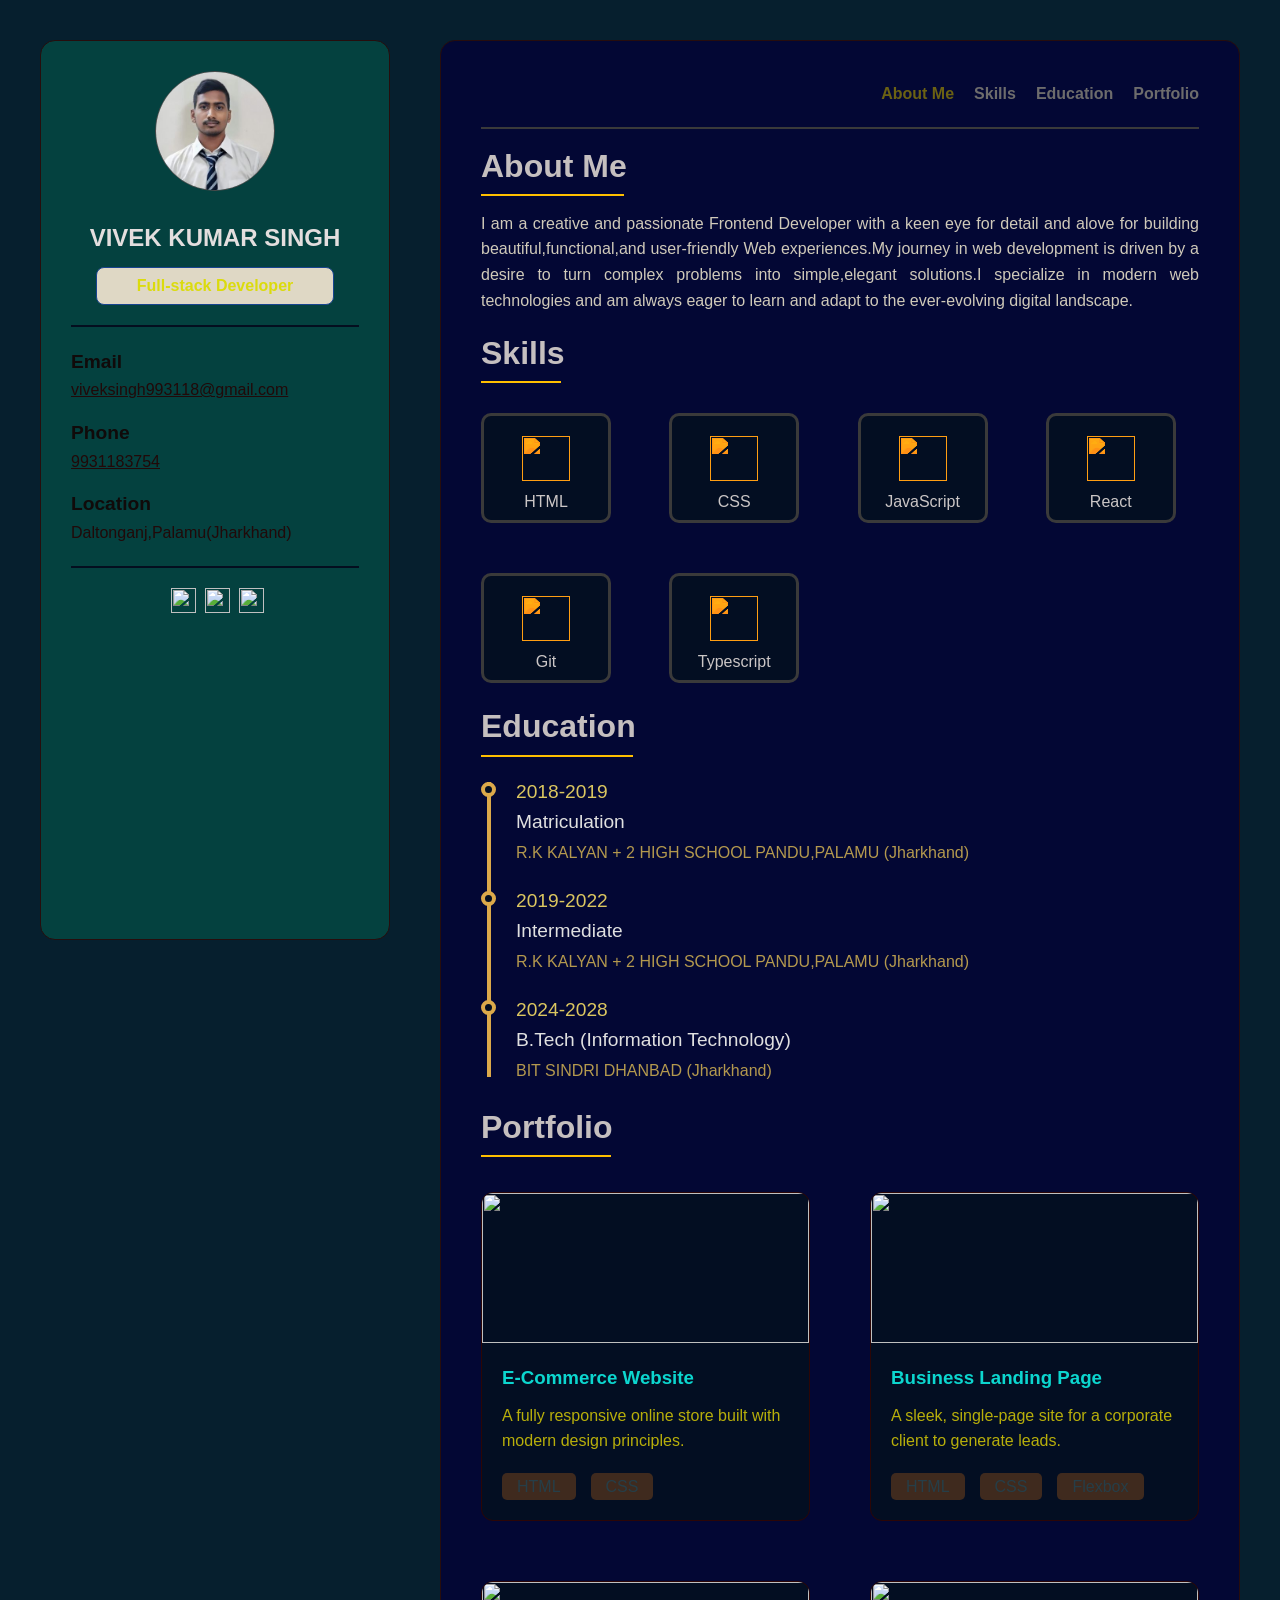
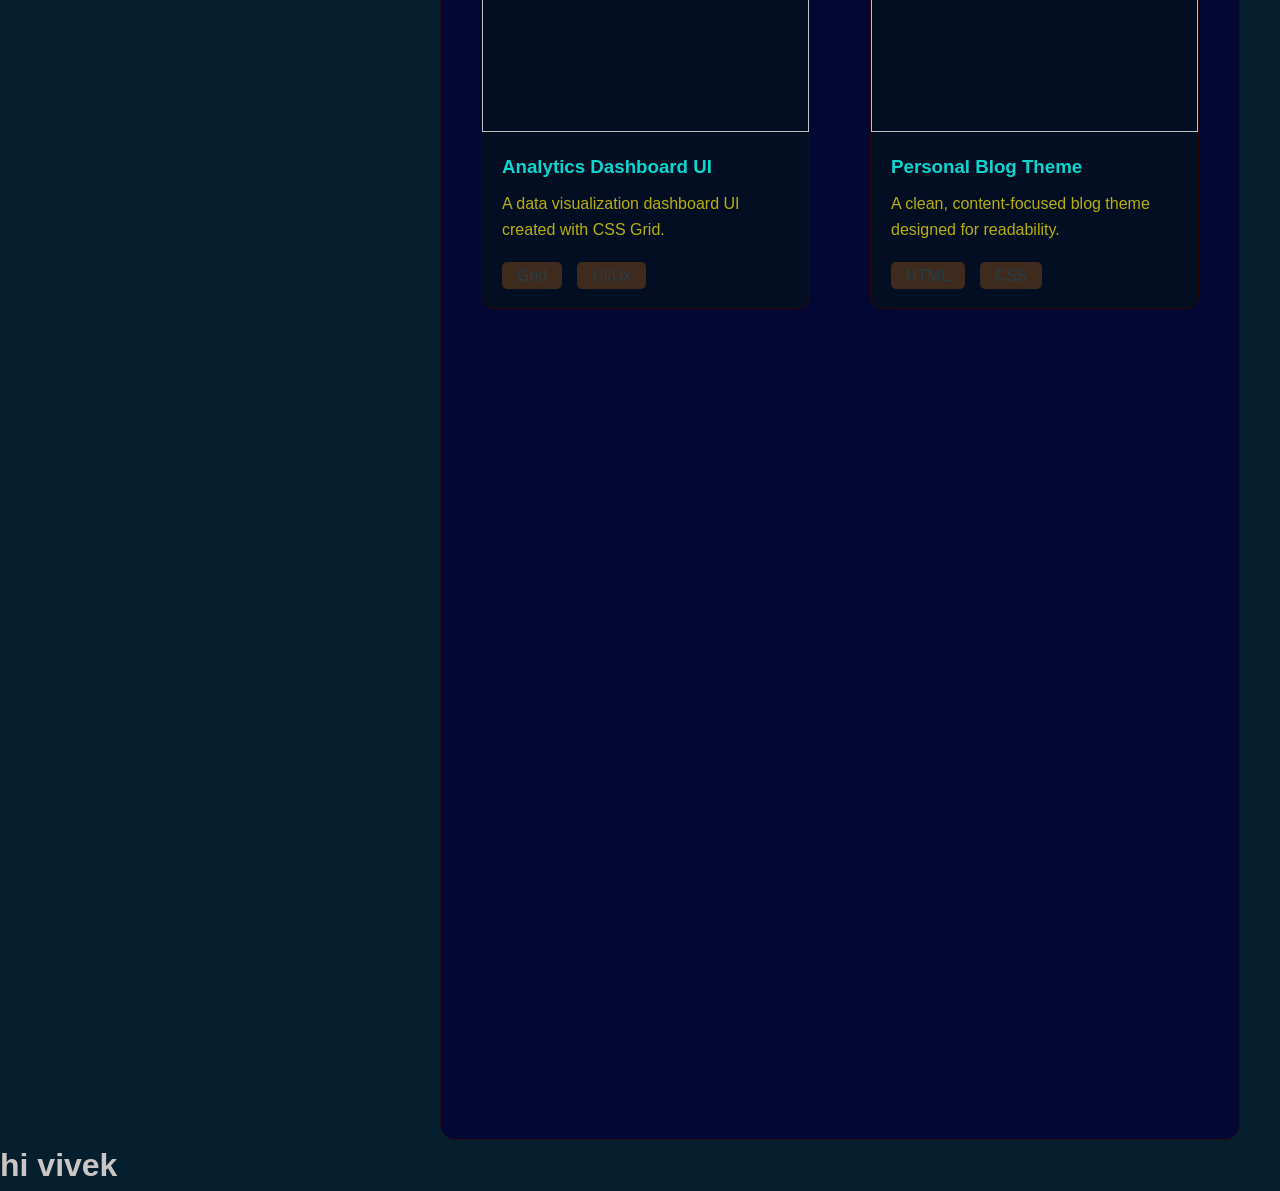
==== index.html @ 7fd2f9d7 "html file change" ====
<!DOCTYPE html>
<html lang="en">
<head>
    <meta charset="UTF-8">
    <meta name="viewport" content="width=device-width, initial-scale=1.0">
    <title>portfolio</title>
    <link rel="stylesheet" href="1.css">

</head>
<body>
    <div class="big"> 
        <div class="box1">
           <div class="profile">
             <img src="./my photo 2.jpg" alt="">
             <h2>VIVEK KUMAR SINGH</h2>
             <p>Full-stack Developer</p>
            </div>

            <div class="contact">
                <div class="email"> 
                    <h3 class="lable">Email</h3>
                    <a href="mailto:viveksingh993118@gmail.com" class="value"> viveksingh993118@gmail.com</a>
                
                </div>
              <div class="phone">
                <h3 class="lable">Phone</h3>
                <a href="tel:9931183754" class="value"> 9931183754</a>
              </div>  
              <div class="location">
                 <h3 class="lable">Location</h3>
                 <p class="value">Daltonganj,Palamu(Jharkhand)</p>
               </div>
            </div>


            <div class="social">
              <a href="https://x.com/@vivek_sing39821"><img src="https://simpleicons.org/icons/x.svg" height="50px" color:white;></a>
              <a href="https://github.com/VIVEK993118"><img src="https://simpleicons.org/icons/github.svg"></a>
              <a href="https://www.linkedin.com/in/vivek-kumar-singh-a46972356/"><img src="https://www.svgrepo.com/show/29783/linkedin-logo.svg"></a>

             </div>


        </div>

        <div class="box2">
          <!-- navigation bar -->
            <div id="navigation">
               <nav>
                 <a href="#about" class="active">About Me</a>
                 <a href="#skills">Skills</a>
                 <a href="#education">Education</a>
                 <a href="#portfolio">Portfolio</a>

                </nav>

            </div>


            <div id="about">
              <h2 class="heading">About Me</h2>
               <div class="line1"></div>
               <p class="content">I am a creative and passionate Frontend Developer with a keen eye for detail and alove for building beautiful,functional,and user-friendly Web experiences.My journey in web development is driven by a desire to turn complex problems into simple,elegant solutions.I specialize in modern web technologies and am always eager to learn and adapt to the ever-evolving digital landscape.</p>
            </div>




              <div id="skills">
                <h2 class="heading">Skills</h2>
               <div class="line2"></div>
                <div class="container">
                 

                 <div class="item">
                    <img src="https://simpleicons.org/icons/html5.svg" alt="">
                    <h3>HTML</h3>
                 </div>

                  <div class="item">
                    <img src="https://simpleicons.org/icons/css.svg" alt="">
                    <h3>CSS</h3>
                  </div>
                
                  <div class="item">
                    <img src="https://simpleicons.org/icons/javascript.svg" alt="">
                    <h3>JavaScript</h3>
                  </div>
                  <div class="item">
                    <img src="https://simpleicons.org/icons/react.svg" alt="">
                    <h3>React</h3>
                  </div>
                  <div class="item">
                    <img src="https://simpleicons.org/icons/git.svg" alt="">
                    <h3>Git</h3>
                  </div>
                  <div class="item">
                    <img src="https://simpleicons.org/icons/typescript.svg" alt="">
                    <h3>Typescript</h3>
                  </div>


                </div>



               </div>




              <div id="education">
               <h2 class="heading">Education</h2>
               <div class="line3"></div> 
               <div class="edtech">
                  <div class="edfirst">
                    <div class="year">2018-2019</div>
                    <h3 class="degree">Matriculation</h3>
                    <p class="college">R.K KALYAN + 2 HIGH SCHOOL PANDU,PALAMU (Jharkhand)</p>
                    <div class="goal"></div>
                  </div>
                  

                  <div class="edsecond">
                     <div class="year">2019-2022</div>
                      <h3 class="degree">Intermediate</h3>
                      <p class="college">R.K KALYAN + 2 HIGH SCHOOL PANDU,PALAMU (Jharkhand)</p>
                       <div class="goal"></div>
                  </div>

                  <div class="edthird">
                    <div class="year">2024-2028</div>
                    <h3 class="degree"> B.Tech (Information Technology)</h3>
                    <p class="college">BIT SINDRI DHANBAD (Jharkhand)</p>
                     <div class="goal"></div>

                  </div>
                  

                  <div class="liner">

                  </div>

                </div>

            




              </div>




             <div id="portfolio">
              <h2 class="heading">Portfolio</h2>
               <div class="line4"></div> 
                  <div class="project-container">
                     <div class="project">
                        <img src="https://unimans.com/wp-content/uploads/2024/10/ecommerce-website-design-examples-1024x768-1.jpg" alt="">
                        <div class="card">
                          <h3>E-Commerce Website</h3>
                          <p>A fully responsive online store built with modern design principles.</p>
                          <span>HTML</span><span>CSS</span>
                        </div>
                     </div>


                     <div class="project">
                      <img src="https://imgs.search.brave.com/tPdCTUIpO30WYGE-ko-DMMk88d9YbFwIEcM3nIZZDLY/rs:fit:860:0:0:0/g:ce/aHR0cHM6Ly93d3cu/d3Npd29ybGQuY29t/L2hzLWZzL2h1YmZz/L3VuZGVmaW5lZC1B/dWctMjEtMjAyNi0w/Mi0wNi0yNS01NjA3/LVBNLnBuZz93aWR0/aD04NzEmaGVpZ2h0/PTQ5MCZuYW1lPXVu/ZGVmaW5lZC1BdWct/MjEtMjAyNi0wMi0w/Ni0yNS01NjA3LVBN/LnBuZw" alt="">
                        <div class="card">
                          <h3>Business Landing Page</h3>
                          <p>A sleek, single-page site for a corporate client to generate leads.</p>
                          <span>HTML</span><span>CSS</span><span>Flexbox</span>
                        </div>
                     </div>



                     <div class="project">
                      <img src="https://imgs.search.brave.com/Om_nkFFopLMFE8ID5rJCdQiSSHaWnZ51K2BOZ9ubLeU/rs:fit:860:0:0:0/g:ce/aHR0cHM6Ly9zdGF0/aWMuZGFzaHRoaXMu/Y29tL21lZGlhLzE5/NjAvZGFzaGJvYXJk/X2Rhc2hib2FyZC5w/bmc" alt="">
                        <div class="card">
                          <h3>Analytics Dashboard UI</h3>
                          <p>A data visualization dashboard UI created with CSS Grid.</p>
                          <span>Grid</span><span>Ui/Ux</span>
                        </div>
                     </div>




                     <div class="project">
                      <img src="https://imgs.search.brave.com/3qmwoo4_akgo68aShjepDx86c-_tjkU1dWpEND9jAGw/rs:fit:860:0:0:0/g:ce/aHR0cHM6Ly9tYXJr/ZXQtcmVzaXplZC5l/bnZhdG91c2VyY29u/dGVudC5jb20vcHJl/dmlld3MvZmlsZXMv/NjM5Mzg0NTc0L1Nj/cmVlbnMvMDEtY292/ZXIuanBnP3c9NTkw/Jmg9MzAwJmNmX2Zp/dD1jcm9wJmNyb3A9/dG9wJmZvcm1hdD1h/dXRvJnE9ODUmcz0w/OWVhNjJmNjhmZGU4/ZWIwMjE5ODRmODAx/MDdmM2U2MmViNjY0/Njc2NmQ1YzY1Njhj/YjlhM2RiMmZhZWE1/YTdk" alt="">
                        <div class="card">
                          <h3>Personal Blog Theme</h3>
                          <p>A clean, content-focused blog theme designed for readability.</p>
                          <span>HTML</span><span>CSS</span>
                        </div>
                     </div>






                   </div>

              </div>




          


         </div>

    </div>
     
   <h1>hi vivek</h1>
   
</body>
</html>
---- 1.css ----
*{
    padding:0;
    margin:0;
    box-sizing:border-box;
}
body{
    background-color:#061f2e;
    font-family: sans-serif;
    color:#cbc6c6;
    line-height:1.6;
}
.big{
    display:grid;
    max-width:1200px;
    grid-template-columns:350px 1fr;
    gap:50px;
    padding-top:40px;
    margin: auto;
}
.box1{
    height:100vh;
    background-color:#04413f;
    border:1.5px solid #270d0d;
    border-radius:15px;
    padding: 30px;
    position:sticky;
    top:40px;
   

}
.box2{
    height:300vh;
    background-color: #030734;
    border:1.5px solid #270d0d;
    border-radius:15px;
    padding:40px;
}

/* profile section*/
.profile{
    text-align: center;
}
.profile img{
    height:120px;
    width:120px;
    border-radius: 50%;
    border:1px solid #4a4a4a;
  
}
.profile h2{
    font-size:1.5rem;
    font-weight:700;
    margin-top:20px;
    color:rgb(227, 222, 222);
}
.profile p{
    background-color:#dfd8c5;
    padding:5px 40px;
    color:rgb(219, 219, 13);
    border:1px solid #18448f;
    font-weight:800;
    font-size:1rem;
    border-radius: 8px;
    display: inline-block;
    margin-top:10px;

}
/* contact section */

.contact{
    margin-top:20px;
    border-top:2px solid #040e1f;
    padding-top: 20px;
}

.lable{
    font-weight:600;
    font-size:1.2rem;
    color:#100a0a
}
.value{
    color:#210909;

}

.email,.phone{
    margin-bottom: 15px;
}

/*social section*/
.social{
    margin-top:20px;
    border-top:2px solid #040e1f;
    padding-top: 20px;
    text-align: center;
    
}
.social img{
    height:25px;
    width:25px;
    margin-left: 5px;
    filter:brightness(1);
    transition:filter 0.3s ease;
}
.social img:hover{
    filter:brightness(1) invert(1);
}

 /* this all about box2 navigation section */

#navigation{
    
    border-bottom: 2px solid #3a3a3a;
    margin-bottom:12px;
    padding-bottom: 20px;
}

nav{
    display:flex;
    justify-content: flex-end;
    gap: 20px;
   
}
nav a{
    text-decoration:none;
    color:rgb(109, 108, 108);
    font-weight:600;
    font-size:1rem;
    transition: filter 0.3s ease;
  
}

.active,nav a:hover{   
   color:#6b6113;
  
}

/* about section start */

.heading{
    color:#c5bfbf;
    font-size:2rem;
    margin-bottom:2px;
    
    
}
.line1{
    width:143px;
    height:2px;
    background-color: #FFBF00;
    margin-bottom: 15px;
   
}
.content{
   text-align:justify;
   color:#d0caba;
}

#about{
    margin-bottom:15px ;
}
/* now start skills section */

.line2{
    width:80px;
    height:2px;
    background-color: #FFBF00;
    margin-bottom: 15px;
}
.container{
    display:grid;
    grid-template-columns:repeat(auto-fit , minmax(120px,1fr));
    gap:35px;
    text-align: center;
    
    
}
.item{
    padding:20px;
    border-radius: 10px;
    border:3px solid #3a3a3a;
    height:110px;
    width:130px;
    background-color: #030e22;
     text-align:center;
    margin-top: 15px;
    transition:transform 0.3s ease,box-shadow 0.3s ease;
}


.item img{
    height:45px;
    width:48px;
    filter: invert(40%) sepia(100%) saturate(1000%) hue-rotate(350deg) brightness(110%) contrast(101%);
   
}
.item h3{
    font-size: 1rem;
    font-weight: 500;
    
}
.item:hover{
    transform:scale(1.1);
    box-shadow:0px 0px 10px 5px rgba(236, 12, 225, 0.3);
}

#skills{
    margin-bottom: 18px;
}

/* now education section */
.line3{
    width:152px;
    height:2px;
    background-color: #FFBF00;
    margin-bottom: 15px;
}

#skills{
    margin-bottom: 18px;
}

.edtech{
    position:relative;
}


.year{
    font-size:1.2rem;
    color:#dbc660;
    margin-top: 20px;
   
}
.degree{
    color:#e0e0e0;
    font-size: 1.2rem;
    font-weight: 500;
    margin-bottom: 2px;
}

.college{
     font-style:inherit;
     color: #b4994e;
    
    
}
.edfirst,.edsecond,.edthird{
    position: relative;
     padding-left: 35px;
}

.goal{
    height:15px;
    width:15px;
    border:4px solid rgb(220, 169, 74);
    border-radius: 50%;
    position:absolute;
    top:5px;
    left:0px;
    z-index: 5;
    background-color: #030e22;
}
.liner{
    position:absolute;
    width:2px;
    left:6px;
    top:5px;
    bottom:7px;
    border:2px solid rgb(220, 169, 74);
}

.line4{
    width:130px;
    height:2px;
    background-color: #FFBF00;
    margin-bottom: 15px;
}
#education{
     margin-bottom: 18px;
}

/* now start to portfolio section */
.project-container{
    display:grid;
    grid-template-columns: 1fr 1fr;
    gap:60px;
    margin-top: 35px;
   



}
.project img{
    height:150px;
    width:100%;
    display:block;
    
}

.project{
    background-color:#030e22;
    border-radius:12px;
    border:1px solid #2c0606;
    overflow:hidden;
    transition:transform 0.2s ease,box-shadow 0.2s ease;

}
.card{
    padding:20px;
}
.card h3{
    margin-bottom: 10px;
    color:#0cd6cf
}
.card p{
    color:#b8af0b;
    line-height: 1.6;
    margin-bottom: 20px;
}
.card span{
    background-color: #3f2a1e;
    color: rgb(38, 62, 72);
    padding: 5px 15px;
    border-radius: 5px;
    font-size: 1rem;
    margin-right: 15px;
}
.project:hover{
    transform:translateY(-10px);
    box-shadow:0px 0px 10px 5px rgba(236, 12, 225, 0.3);
}
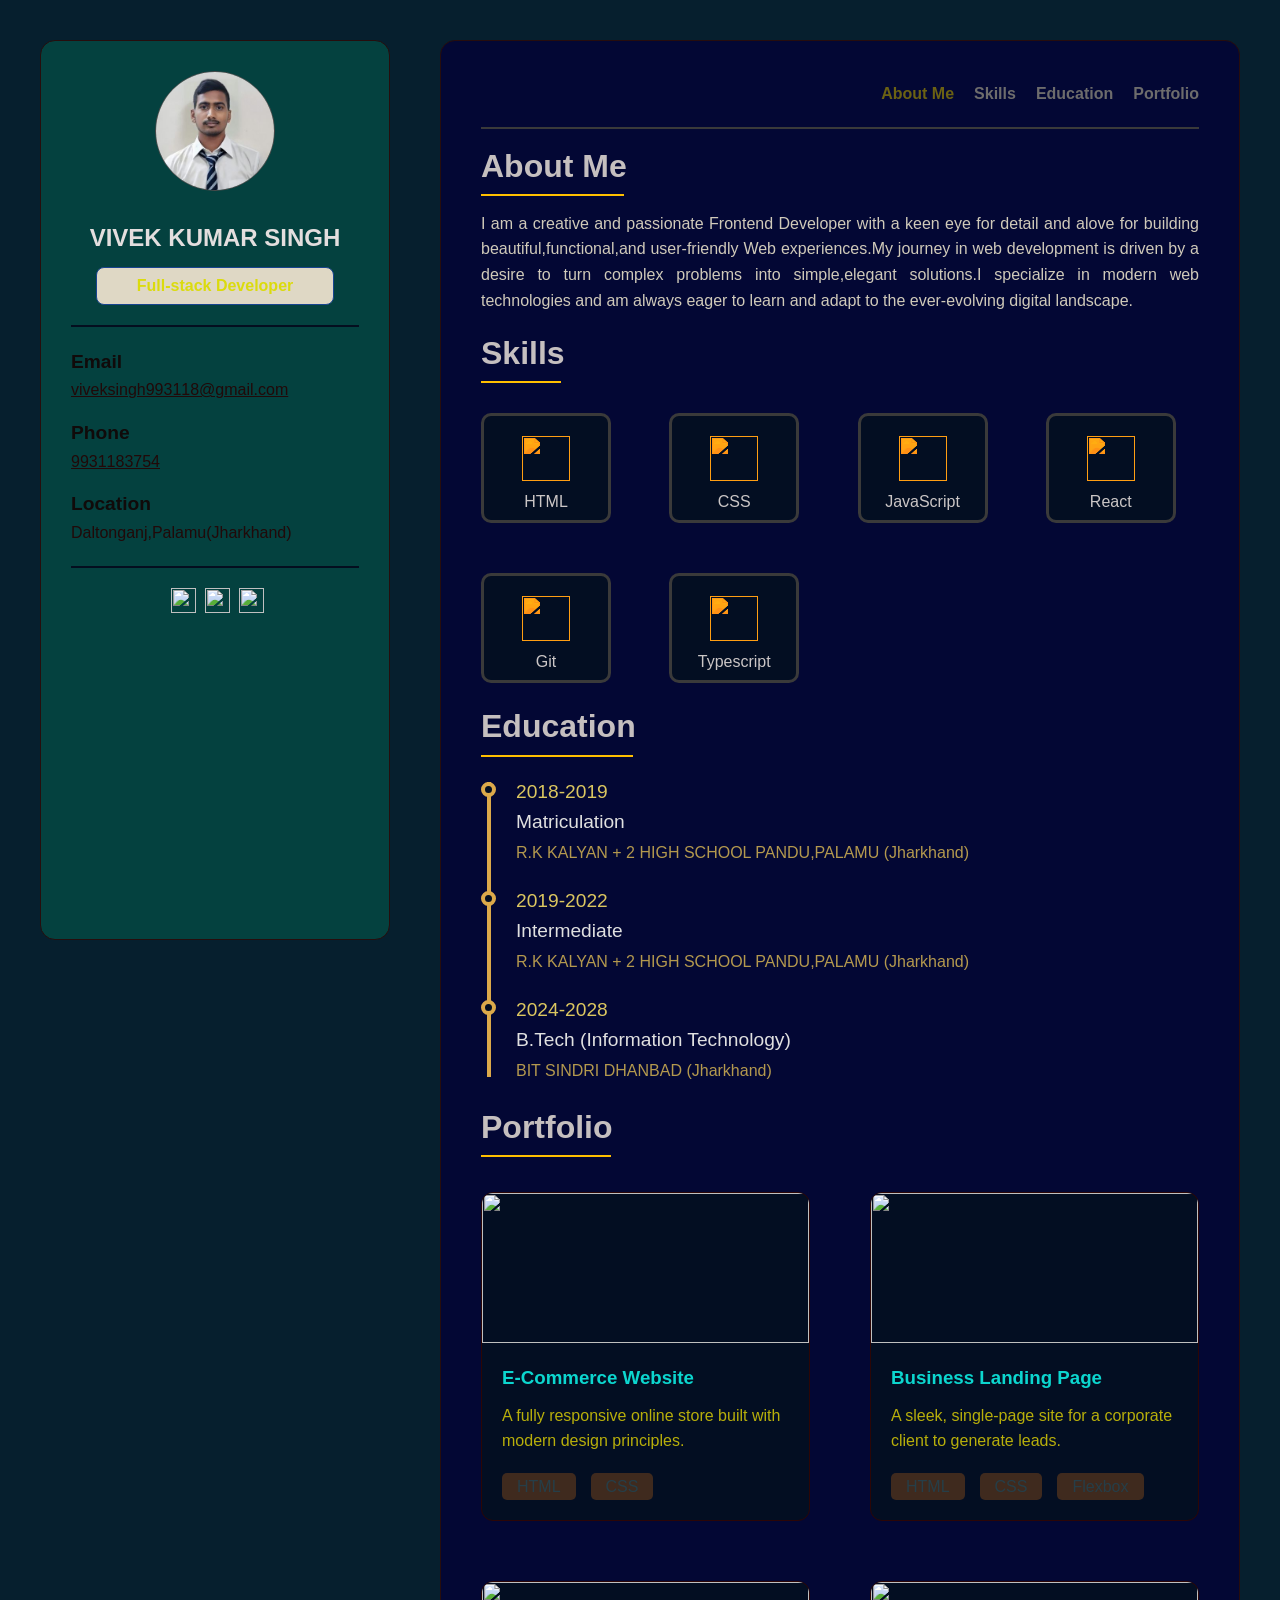
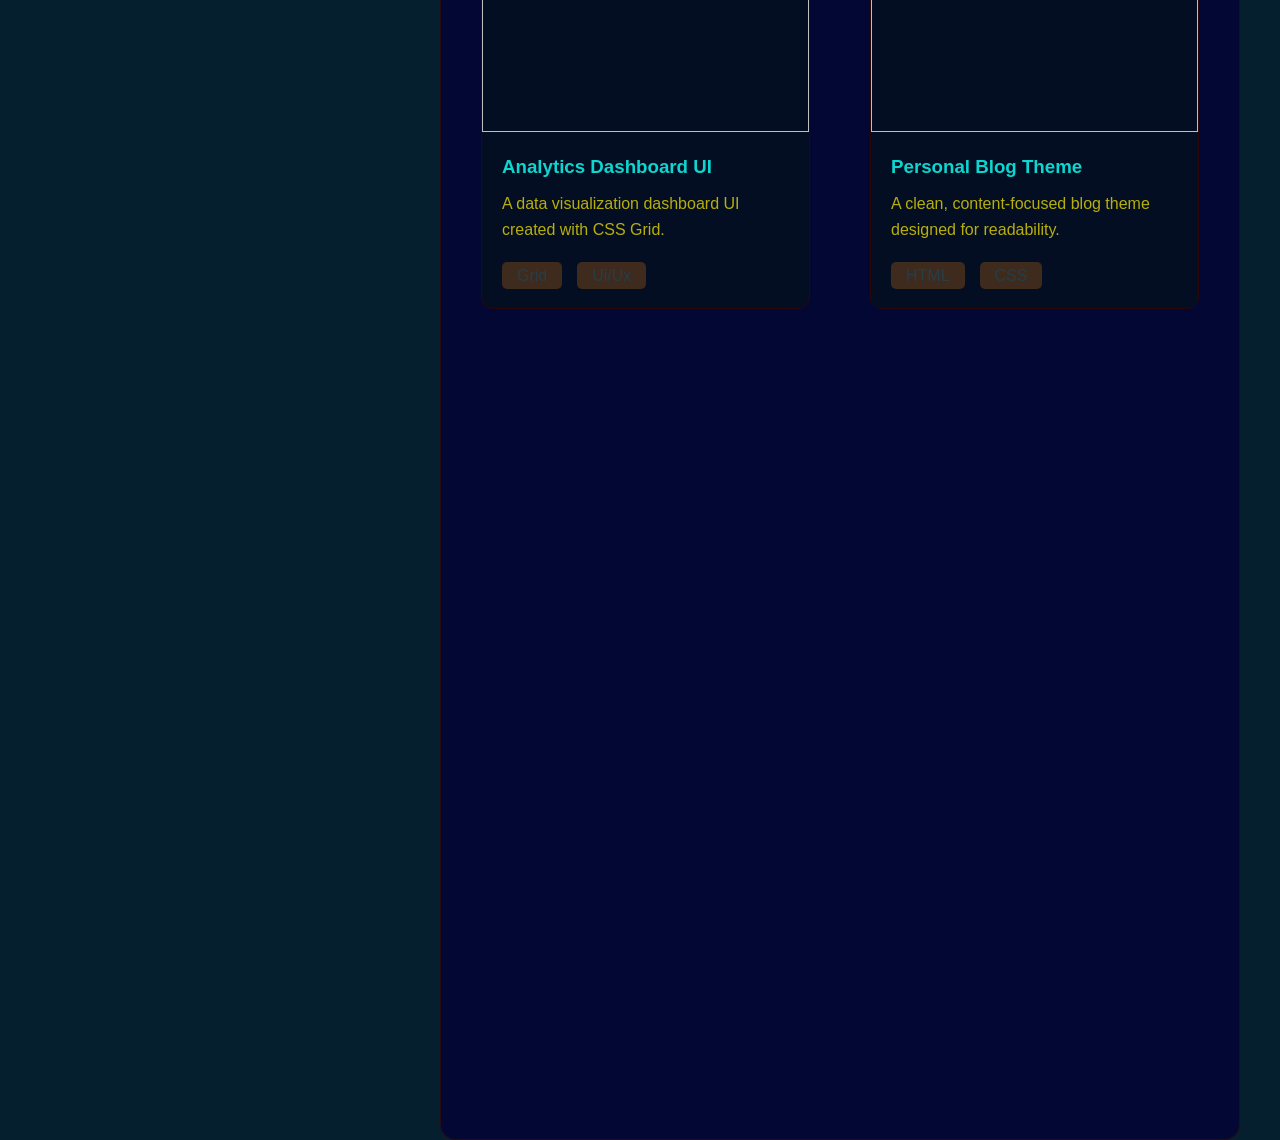
==== commit bf7aef17: "h1 deleted" ====
--- a/index.html
+++ b/index.html
@@ -218,7 +218,7 @@
 
     </div>
      
-   <h1>hi vivek</h1>
+   
    
 </body>
 </html>
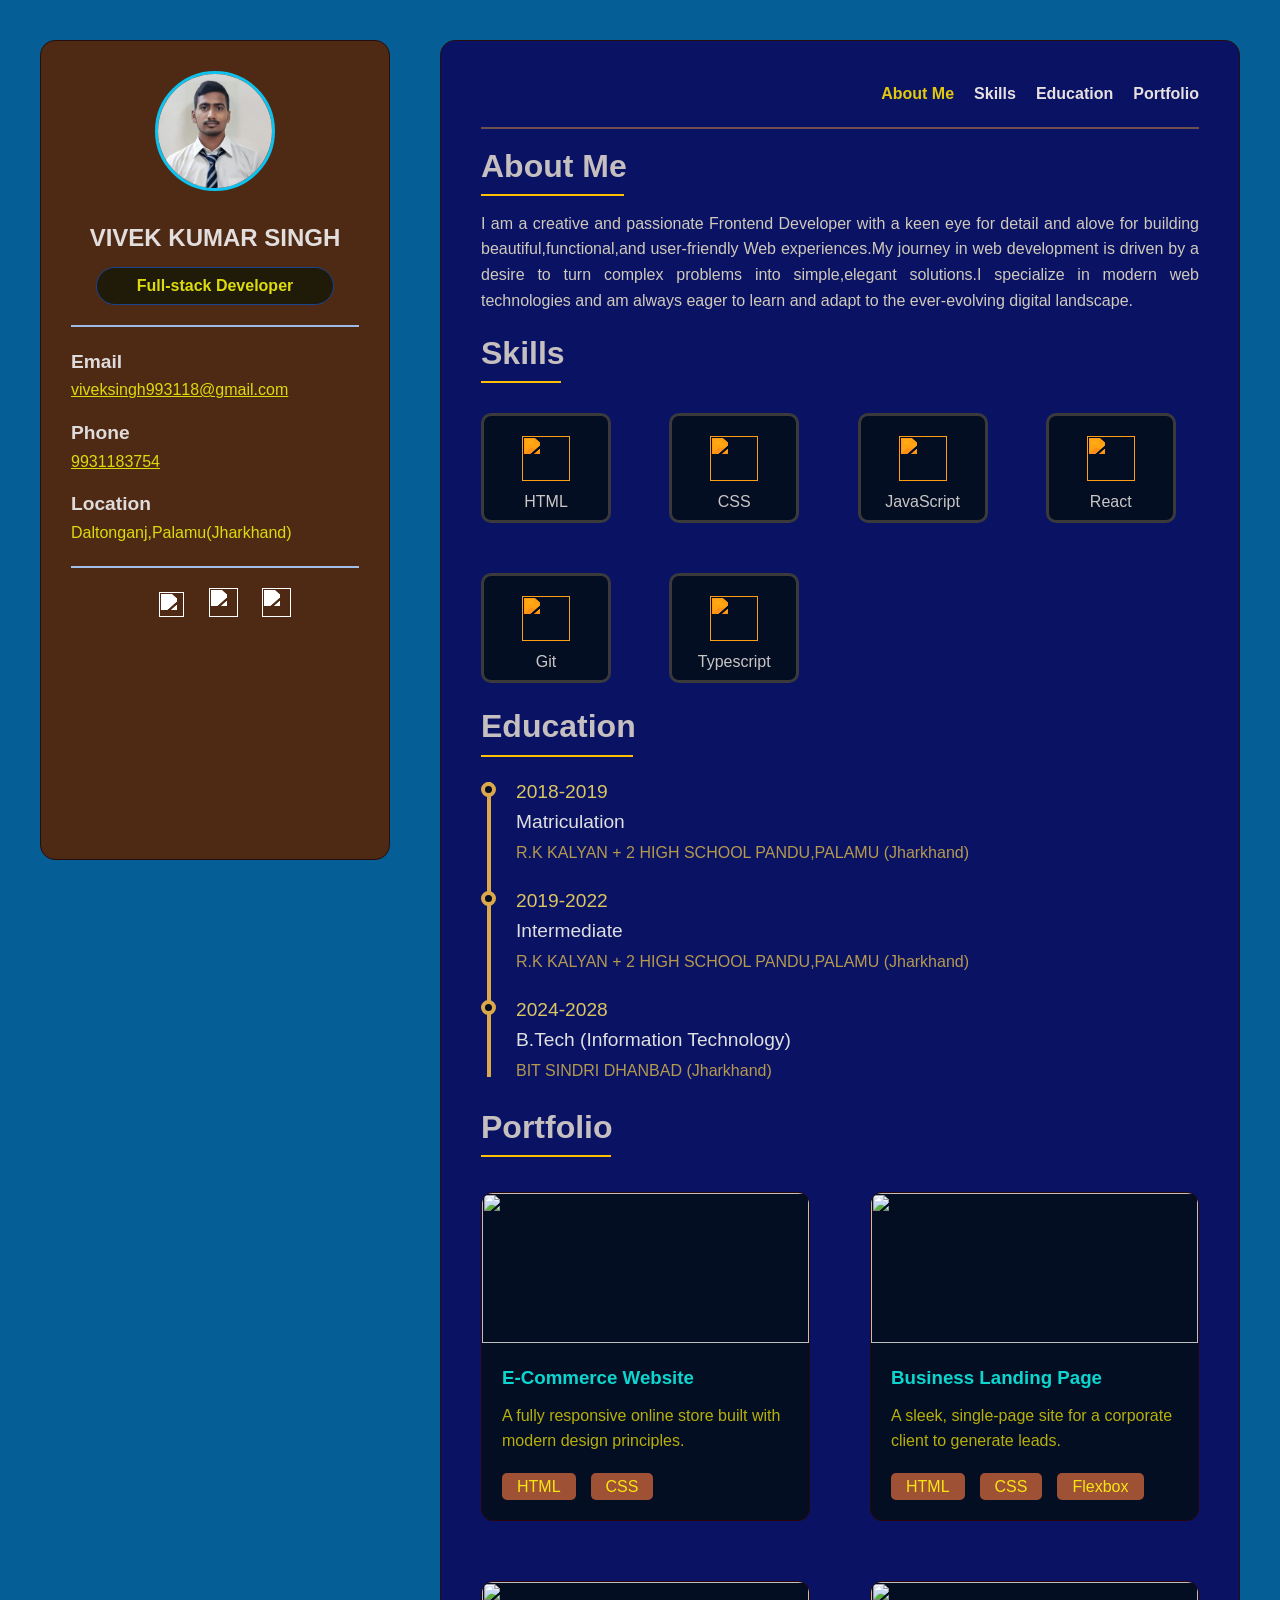
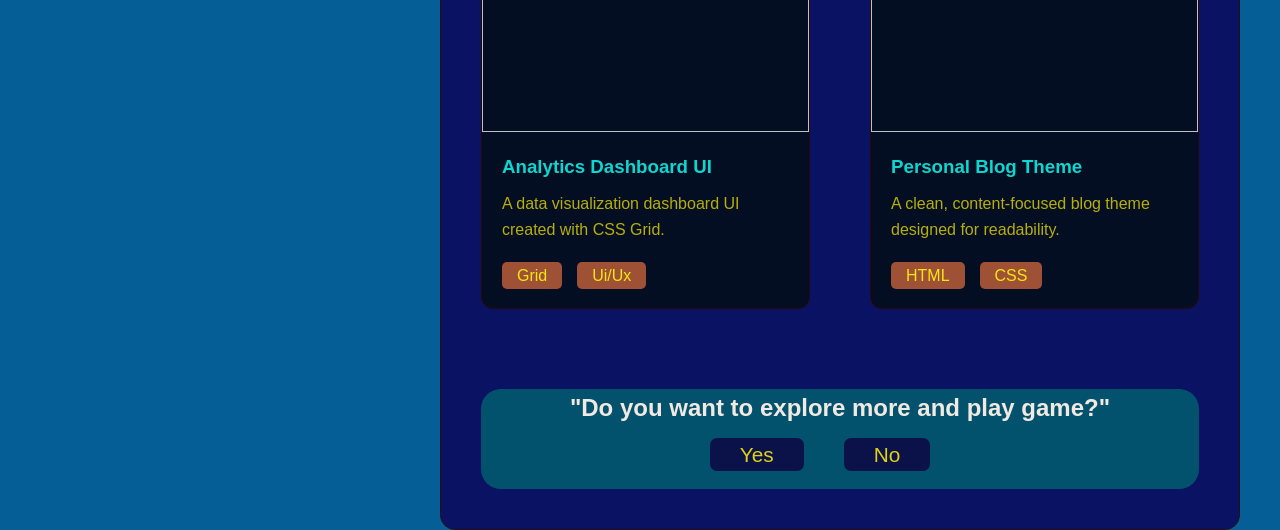
==== commit e43a9943: "all changes" ====
--- a/index.html
+++ b/index.html
@@ -9,7 +9,7 @@
 </head>
 <body>
     <div class="big"> 
-        <div class="box1">
+          <div class="box1">
            <div class="profile">
              <img src="./my photo 2.jpg" alt="">
              <h2>VIVEK KUMAR SINGH</h2>
@@ -34,14 +34,14 @@
 
 
             <div class="social">
-              <a href="https://x.com/@vivek_sing39821"><img src="https://simpleicons.org/icons/x.svg" height="50px" color:white;></a>
-              <a href="https://github.com/VIVEK993118"><img src="https://simpleicons.org/icons/github.svg"></a>
-              <a href="https://www.linkedin.com/in/vivek-kumar-singh-a46972356/"><img src="https://www.svgrepo.com/show/29783/linkedin-logo.svg"></a>
+              <a href="https://x.com/@vivek_sing39821"><img src="https://simpleicons.org/icons/x.svg"></a>
+              <a href="https://github.com/VIVEK993118"><img  class="github"     src="https://simpleicons.org/icons/github.svg"></a>
+              <a href="https://www.linkedin.com/in/vivek-kumar-singh-a46972356/"><img class="linkedin" src="https://www.svgrepo.com/show/29783/linkedin-logo.svg"></a>
 
              </div>
 
 
-        </div>
+          </div>
 
         <div class="box2">
           <!-- navigation bar -->
@@ -207,14 +207,23 @@
                    </div>
 
               </div>
-
-
-
-
           
-
-
-         </div>
+                <div class="request">
+
+                 <h2>"Do you want to explore more and play game?"</h2>
+                   <div id="choose">
+                    <span><a href="login.html">Yes</a></span><span><a href="index.html">No</a></span>
+                   </div>
+
+
+                 </div>
+
+
+          
+
+
+         
+        </div>
 
     </div>
      
--- a/1.css
+++ b/1.css
@@ -4,7 +4,7 @@
     box-sizing:border-box;
 }
 body{
-    background-color:#061f2e;
+    background-color:#055e95;
     font-family: sans-serif;
     color:#cbc6c6;
     line-height:1.6;
@@ -17,24 +17,31 @@
     padding-top:40px;
     margin: auto;
 }
+
 .box1{
-    height:100vh;
-    background-color:#04413f;
+    height: calc(100vh - 80px);
+    background-color:#4e2a14;
     border:1.5px solid #270d0d;
     border-radius:15px;
     padding: 30px;
     position:sticky;
     top:40px;
-   
+     z-index: 10;
+    
+  
 
 }
 .box2{
-    height:300vh;
-    background-color: #030734;
+    height:auto;
+    background-color: #0a1264;
     border:1.5px solid #270d0d;
     border-radius:15px;
     padding:40px;
-}
+    position: relative;
+    z-index: 1;
+}
+   
+
 
 /* profile section*/
 .profile{
@@ -44,7 +51,7 @@
     height:120px;
     width:120px;
     border-radius: 50%;
-    border:1px solid #4a4a4a;
+    border:3px solid #0ec2ef;
   
 }
 .profile h2{
@@ -54,13 +61,13 @@
     color:rgb(227, 222, 222);
 }
 .profile p{
-    background-color:#dfd8c5;
+    background-color:#201a09;
     padding:5px 40px;
     color:rgb(219, 219, 13);
     border:1px solid #18448f;
     font-weight:800;
     font-size:1rem;
-    border-radius: 8px;
+    border-radius: 20px;
     display: inline-block;
     margin-top:10px;
 
@@ -69,17 +76,17 @@
 
 .contact{
     margin-top:20px;
-    border-top:2px solid #040e1f;
+    border-top:2px solid #9fb9e6;
     padding-top: 20px;
 }
 
 .lable{
     font-weight:600;
     font-size:1.2rem;
-    color:#100a0a
+    color:#e0dbdb
 }
 .value{
-    color:#210909;
+    color:rgb(219, 219, 13);
 
 }
 
@@ -90,7 +97,7 @@
 /*social section*/
 .social{
     margin-top:20px;
-    border-top:2px solid #040e1f;
+    border-top:2px solid #a3bde9;
     padding-top: 20px;
     text-align: center;
     
@@ -98,19 +105,26 @@
 .social img{
     height:25px;
     width:25px;
-    margin-left: 5px;
-    filter:brightness(1);
-    transition:filter 0.3s ease;
-}
+    margin-left: 20px;
+   filter: brightness(0) invert(1);
+    transition: filter 0.3s ease;
+}
+.social .github,
+.social .linkedin {
+    height: 29px;
+    width: 29px;
+}
+
+
 .social img:hover{
-    filter:brightness(1) invert(1);
+    filter: brightness(0);
 }
 
  /* this all about box2 navigation section */
 
 #navigation{
     
-    border-bottom: 2px solid #3a3a3a;
+    border-bottom: 2px solid #704f4f;
     margin-bottom:12px;
     padding-bottom: 20px;
 }
@@ -123,7 +137,7 @@
 }
 nav a{
     text-decoration:none;
-    color:rgb(109, 108, 108);
+    color:rgb(231, 224, 224);
     font-weight:600;
     font-size:1rem;
     transition: filter 0.3s ease;
@@ -131,7 +145,7 @@
 }
 
 .active,nav a:hover{   
-   color:#6b6113;
+   color:#e3c90a;
   
 }
 
@@ -318,8 +332,8 @@
     margin-bottom: 20px;
 }
 .card span{
-    background-color: #3f2a1e;
-    color: rgb(38, 62, 72);
+    background-color: #9e5135;
+    color: rgb(246, 230, 19);
     padding: 5px 15px;
     border-radius: 5px;
     font-size: 1rem;
@@ -328,4 +342,155 @@
 .project:hover{
     transform:translateY(-10px);
     box-shadow:0px 0px 10px 5px rgba(236, 12, 225, 0.3);
+}
+.request{
+    width:100%;
+    height:100px;
+    background-color: rgb(3, 82, 109);
+    color:#f0eae2;
+    margin-top: 80px;
+    text-align: center;
+     border-radius: 20px;
+    
+
+}
+.request h2{
+    margin-bottom: 10px;
+}
+
+#choose span a{
+   background-color: #0a1249;
+    color: rgb(223, 209, 22);
+    padding: 5px 30px;
+    border-radius: 7px;
+    font-size: 1.3rem;
+    margin-right: 40px;
+    text-decoration: none;
+}
+
+
+
+@media screen and (max-width: 768px) {
+
+    body {
+        overflow-x: hidden;
+    }
+
+    /* Main box */
+    .big {
+        display: block;
+        width: 100%;
+        padding: 20px 10px;
+    }
+
+    /* Right side box */
+    .box2 {
+        width: 100%;
+        padding: 20px;
+        height: auto;
+    }
+
+    /* Navigation */
+    nav {
+        justify-content: center;
+        gap: 12px;
+        flex-wrap: wrap;
+    }
+
+    nav a {
+        font-size: 0.9rem;
+    }
+
+    /* Skills */
+    .container {
+        grid-template-columns: repeat(2, 1fr);
+        gap: 20px;
+    }
+
+    .item {
+        width: 100%;
+    }
+
+    /* Portfolio projects */
+    .project-container {
+        grid-template-columns: 1fr;
+        gap: 30px;
+        margin-top: 25px;
+    }
+
+    .project {
+        width: 100%;
+    }
+
+    .project img {
+        width: 100%;
+        height: 180px;
+        object-fit: cover;
+    }
+
+    .card {
+        padding: 20px;
+    }
+
+    .card h3 {
+        font-size: 1.3rem;
+    }
+
+    .card p {
+        font-size: 1rem;
+    }
+
+    /* HTML / CSS / Grid wale spans */
+    .card span {
+        display: inline-block;
+        margin-right: 8px;
+        margin-bottom: 8px;
+        padding: 5px 15px;
+    }
+
+    /* Do you want to explore box */
+    .request {
+        width: 100%;
+        height: auto;
+        min-height: 180px;
+        margin-top: 50px;
+        padding: 20px;
+        box-sizing: border-box;
+    }
+
+    .request h2 {
+        font-size: 1.3rem;
+        line-height: 1.5;
+        margin-bottom: 20px;
+    }
+
+    /* Yes / No */
+    #choose {
+        display: flex;
+        justify-content: center;
+        align-items: center;
+        gap: 25px;
+    }
+
+    #choose span {
+        display: block;
+    }
+
+    #choose span a {
+        display: inline-block;
+        margin-right: 0;
+        padding: 6px 30px;
+        font-size: 1.2rem;
+    }
+}
+@media screen and (max-width:768px) {
+    .box1 {
+        position: static;
+        height: auto;
+        margin-bottom: 15px;
+    }
+    .box2 {
+        width: 100%;
+        padding: 20px;
+    }
 }
